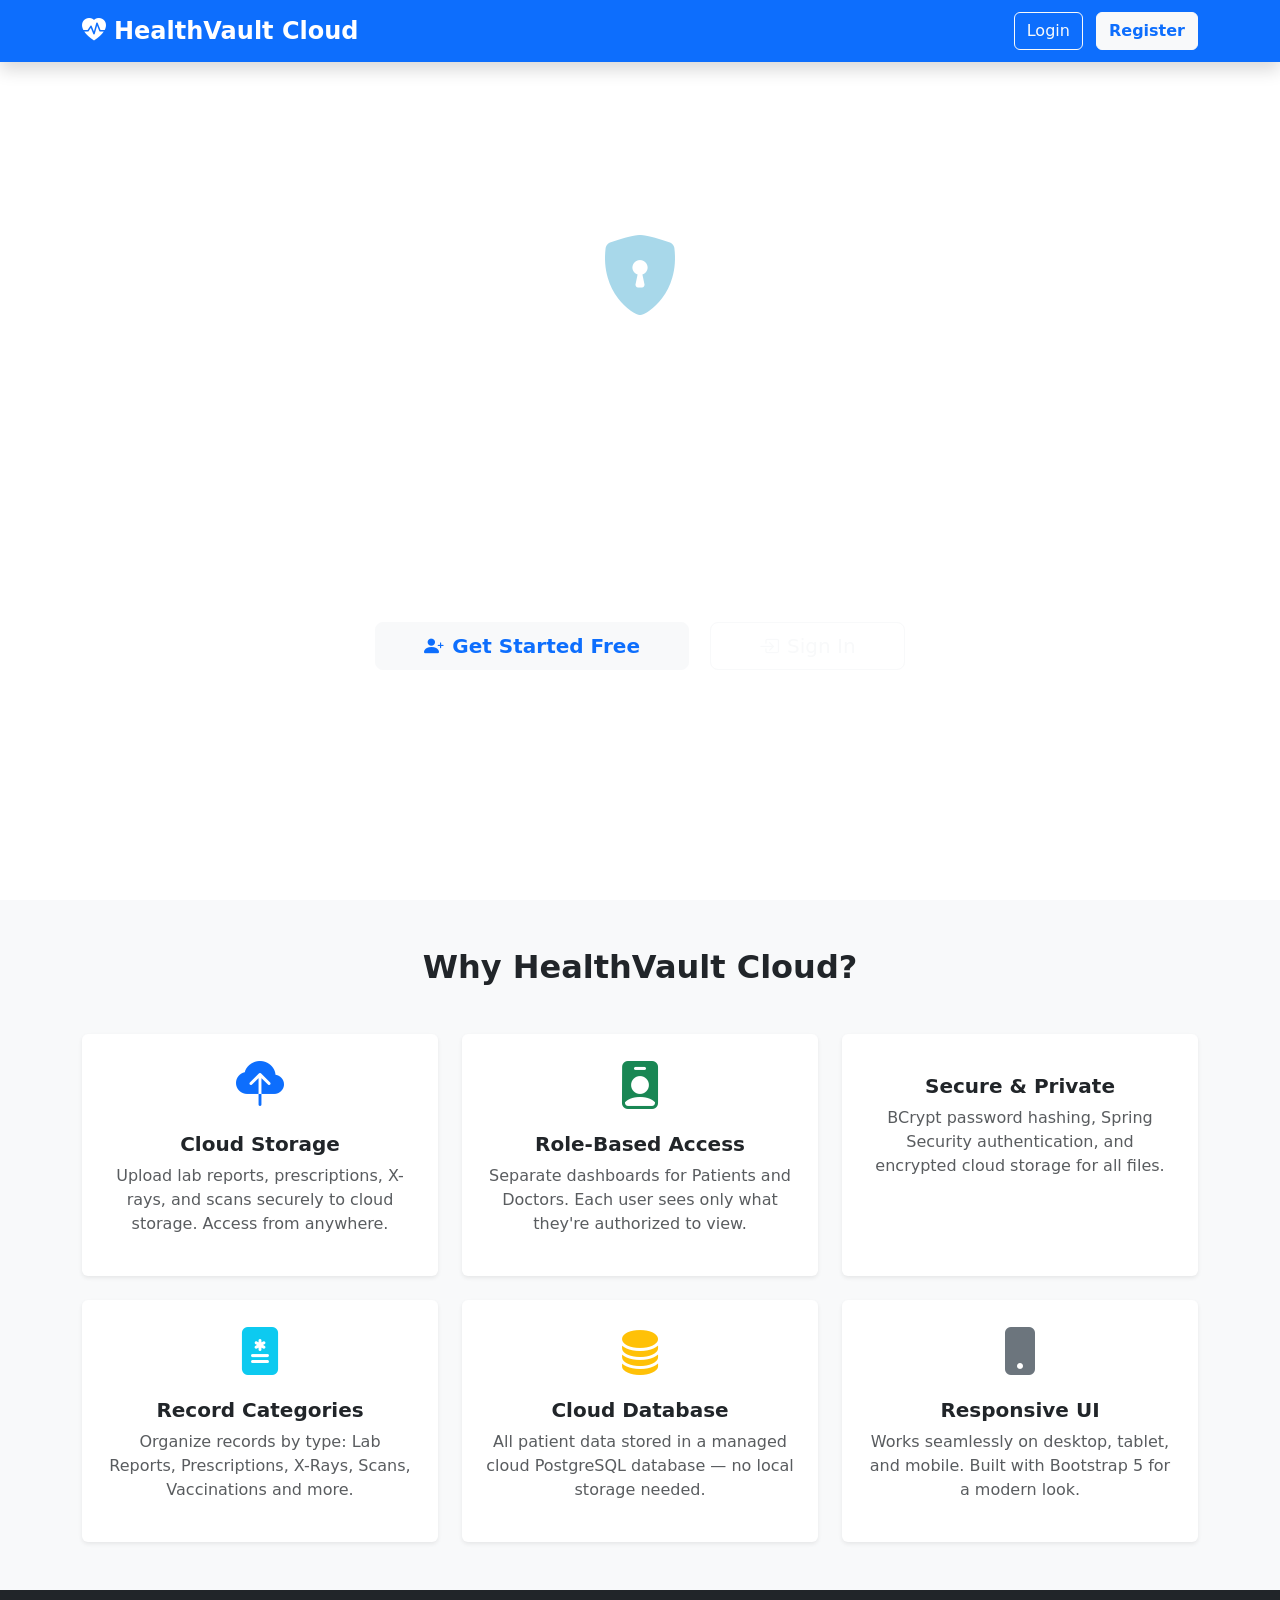
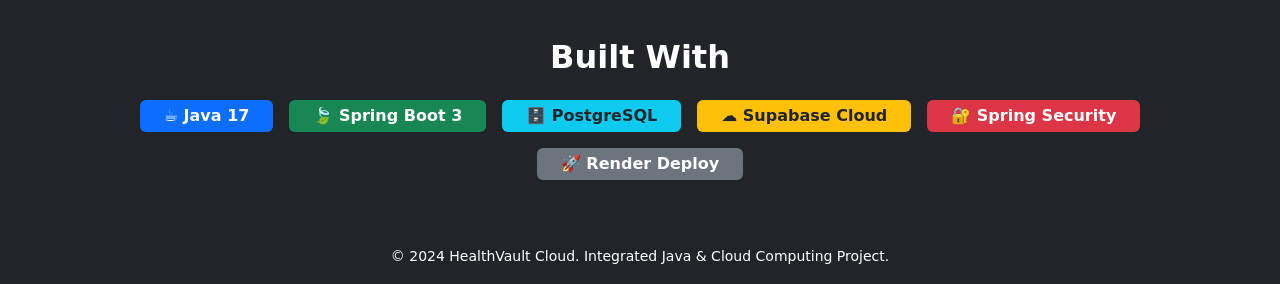
==== src/main/resources/templates/index.html @ 0b654dc9 "Initial commit: HealthVault Cloud - Java + Cloud Computing Project" ====
<!DOCTYPE html>
<html lang="en">
<head>
    <meta charset="UTF-8">
    <meta name="viewport" content="width=device-width, initial-scale=1.0">
    <title>HealthVault Cloud – Secure Health Records</title>
    <link href="https://cdn.jsdelivr.net/npm/bootstrap@5.3.0/dist/css/bootstrap.min.css" rel="stylesheet">
    <link href="https://cdn.jsdelivr.net/npm/bootstrap-icons@1.11.0/font/bootstrap-icons.css" rel="stylesheet">
    <link rel="stylesheet" th:href="@{/css/style.css}">
</head>
<body>

<!-- ===== NAVBAR ===== -->
<nav class="navbar navbar-expand-lg navbar-dark bg-primary fixed-top shadow">
    <div class="container">
        <a class="navbar-brand fw-bold fs-4" href="/">
            <i class="bi bi-heart-pulse-fill me-2"></i>HealthVault Cloud
        </a>
        <div class="ms-auto">
            <a href="/login" class="btn btn-outline-light me-2">Login</a>
            <a href="/register" class="btn btn-light text-primary fw-bold">Register</a>
        </div>
    </div>
</nav>

<!-- ===== HERO SECTION ===== -->
<section class="hero-section d-flex align-items-center min-vh-100">
    <div class="container text-center text-white">
        <div class="row justify-content-center">
            <div class="col-lg-8">
                <i class="bi bi-shield-lock-fill display-1 mb-4" style="color: #a8d8ea;"></i>
                <h1 class="display-4 fw-bold mb-4">Your Health Records,<br>Secured in the Cloud</h1>
                <p class="lead mb-5 opacity-75">
                    HealthVault Cloud is a secure, role-based platform for patients and doctors
                    to store, manage and share medical records — powered by Java Spring Boot
                    and deployed on cloud infrastructure.
                </p>
                <a href="/register" class="btn btn-light btn-lg text-primary fw-bold px-5 me-3">
                    <i class="bi bi-person-plus-fill me-2"></i>Get Started Free
                </a>
                <a href="/login" class="btn btn-outline-light btn-lg px-5">
                    <i class="bi bi-box-arrow-in-right me-2"></i>Sign In
                </a>
            </div>
        </div>
    </div>
</section>

<!-- ===== FEATURES SECTION ===== -->
<section class="py-5 bg-light">
    <div class="container">
        <h2 class="text-center fw-bold mb-5">Why HealthVault Cloud?</h2>
        <div class="row g-4">

            <div class="col-md-4">
                <div class="card h-100 border-0 shadow-sm text-center p-4">
                    <i class="bi bi-cloud-upload-fill text-primary display-5 mb-3"></i>
                    <h5 class="fw-bold">Cloud Storage</h5>
                    <p class="text-muted">Upload lab reports, prescriptions, X-rays, and scans securely to cloud storage. Access from anywhere.</p>
                </div>
            </div>

            <div class="col-md-4">
                <div class="card h-100 border-0 shadow-sm text-center p-4">
                    <i class="bi bi-person-badge-fill text-success display-5 mb-3"></i>
                    <h5 class="fw-bold">Role-Based Access</h5>
                    <p class="text-muted">Separate dashboards for Patients and Doctors. Each user sees only what they're authorized to view.</p>
                </div>
            </div>

            <div class="col-md-4">
                <div class="card h-100 border-0 shadow-sm text-center p-4">
                    <i class="bi bi-shield-check-fill text-danger display-5 mb-3"></i>
                    <h5 class="fw-bold">Secure & Private</h5>
                    <p class="text-muted">BCrypt password hashing, Spring Security authentication, and encrypted cloud storage for all files.</p>
                </div>
            </div>

            <div class="col-md-4">
                <div class="card h-100 border-0 shadow-sm text-center p-4">
                    <i class="bi bi-file-medical-fill text-info display-5 mb-3"></i>
                    <h5 class="fw-bold">Record Categories</h5>
                    <p class="text-muted">Organize records by type: Lab Reports, Prescriptions, X-Rays, Scans, Vaccinations and more.</p>
                </div>
            </div>

            <div class="col-md-4">
                <div class="card h-100 border-0 shadow-sm text-center p-4">
                    <i class="bi bi-database-fill text-warning display-5 mb-3"></i>
                    <h5 class="fw-bold">Cloud Database</h5>
                    <p class="text-muted">All patient data stored in a managed cloud PostgreSQL database — no local storage needed.</p>
                </div>
            </div>

            <div class="col-md-4">
                <div class="card h-100 border-0 shadow-sm text-center p-4">
                    <i class="bi bi-phone-fill text-secondary display-5 mb-3"></i>
                    <h5 class="fw-bold">Responsive UI</h5>
                    <p class="text-muted">Works seamlessly on desktop, tablet, and mobile. Built with Bootstrap 5 for a modern look.</p>
                </div>
            </div>

        </div>
    </div>
</section>

<!-- ===== TECH STACK ===== -->
<section class="py-5 bg-dark text-white">
    <div class="container text-center">
        <h2 class="fw-bold mb-4">Built With</h2>
        <div class="row g-3 justify-content-center">
            <div class="col-auto"><span class="badge bg-primary fs-6 px-4 py-2">☕ Java 17</span></div>
            <div class="col-auto"><span class="badge bg-success fs-6 px-4 py-2">🍃 Spring Boot 3</span></div>
            <div class="col-auto"><span class="badge bg-info text-dark fs-6 px-4 py-2">🗄️ PostgreSQL</span></div>
            <div class="col-auto"><span class="badge bg-warning text-dark fs-6 px-4 py-2">☁️ Supabase Cloud</span></div>
            <div class="col-auto"><span class="badge bg-danger fs-6 px-4 py-2">🔐 Spring Security</span></div>
            <div class="col-auto"><span class="badge bg-secondary fs-6 px-4 py-2">🚀 Render Deploy</span></div>
        </div>
    </div>
</section>

<!-- ===== FOOTER ===== -->
<footer class="bg-dark text-white text-center py-3">
    <small>&copy; 2024 HealthVault Cloud. Integrated Java & Cloud Computing Project.</small>
</footer>

<script src="https://cdn.jsdelivr.net/npm/bootstrap@5.3.0/dist/js/bootstrap.bundle.min.js"></script>
</body>
</html>
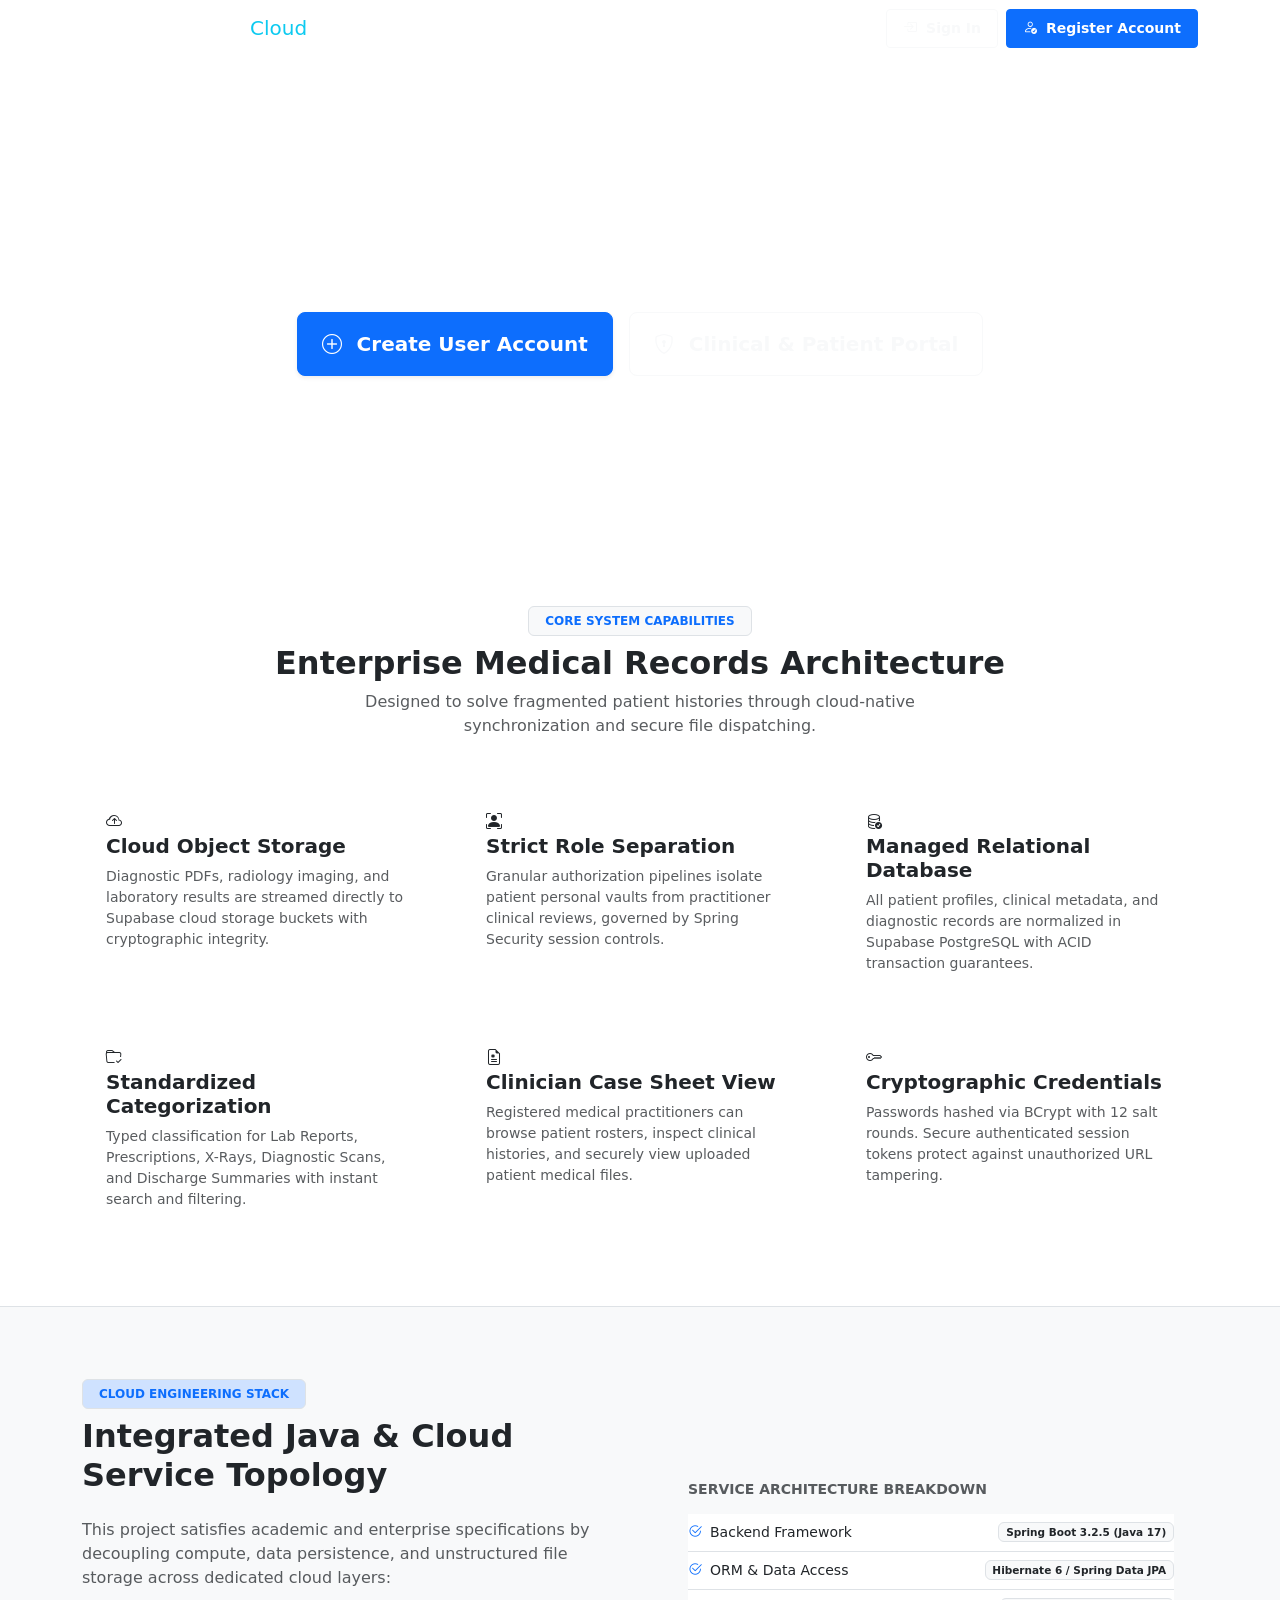
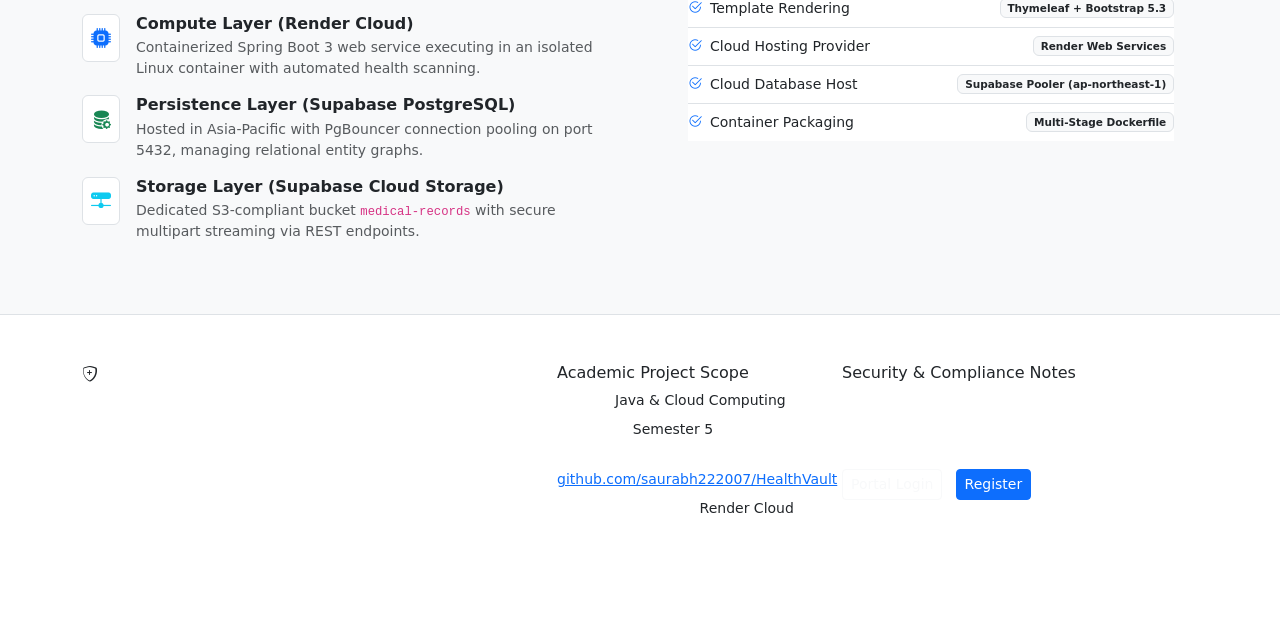
==== commit f32ccc86: "Refactor UI: professional clinical design, remove emojis, update 2026 footer, enhance enterprise sty" ====
--- a/src/main/resources/templates/index.html
+++ b/src/main/resources/templates/index.html
@@ -3,125 +3,297 @@
 <head>
     <meta charset="UTF-8">
     <meta name="viewport" content="width=device-width, initial-scale=1.0">
-    <title>HealthVault Cloud – Secure Health Records</title>
+    <title>HealthVault Cloud | Electronic Health Records & Cloud Repository</title>
     <link href="https://cdn.jsdelivr.net/npm/bootstrap@5.3.0/dist/css/bootstrap.min.css" rel="stylesheet">
-    <link href="https://cdn.jsdelivr.net/npm/bootstrap-icons@1.11.0/font/bootstrap-icons.css" rel="stylesheet">
+    <link href="https://cdn.jsdelivr.net/npm/bootstrap-icons@1.11.3/font/bootstrap-icons.css" rel="stylesheet">
     <link rel="stylesheet" th:href="@{/css/style.css}">
 </head>
 <body>
 
-<!-- ===== NAVBAR ===== -->
-<nav class="navbar navbar-expand-lg navbar-dark bg-primary fixed-top shadow">
+<!-- Navigation Bar -->
+<nav class="navbar navbar-expand-lg navbar-dark navbar-custom fixed-top">
     <div class="container">
-        <a class="navbar-brand fw-bold fs-4" href="/">
-            <i class="bi bi-heart-pulse-fill me-2"></i>HealthVault Cloud
+        <a class="navbar-brand d-flex align-items-center gap-2 fw-bold" href="/">
+            <span class="navbar-brand-icon"><i class="bi bi-shield-plus"></i></span>
+            <span>HealthVault <span class="text-info fw-normal">Cloud</span></span>
         </a>
-        <div class="ms-auto">
-            <a href="/login" class="btn btn-outline-light me-2">Login</a>
-            <a href="/register" class="btn btn-light text-primary fw-bold">Register</a>
+        <button class="navbar-toggler border-0" type="button" data-bs-toggle="collapse" data-bs-target="#navContent">
+            <span class="navbar-toggler-icon"></span>
+        </button>
+        <div class="collapse navbar-collapse" id="navContent">
+            <ul class="navbar-nav ms-auto align-items-lg-center gap-2">
+                <li class="nav-item">
+                    <a class="nav-link text-white-50 px-3" href="#features">Architecture</a>
+                </li>
+                <li class="nav-item">
+                    <a class="nav-link text-white-50 px-3" href="#tech-specs">Technology</a>
+                </li>
+                <li class="nav-item">
+                    <a class="nav-link text-white-50 px-3" href="#security">Security</a>
+                </li>
+                <li class="nav-item ms-lg-2">
+                    <a href="/login" class="btn btn-outline-light btn-sm px-3 py-2 fw-semibold">
+                        <i class="bi bi-box-arrow-in-right me-1"></i> Sign In
+                    </a>
+                </li>
+                <li class="nav-item">
+                    <a href="/register" class="btn btn-primary btn-sm px-3 py-2 fw-semibold">
+                        <i class="bi bi-person-check me-1"></i> Register Account
+                    </a>
+                </li>
+            </ul>
         </div>
     </div>
 </nav>
 
-<!-- ===== HERO SECTION ===== -->
-<section class="hero-section d-flex align-items-center min-vh-100">
-    <div class="container text-center text-white">
-        <div class="row justify-content-center">
-            <div class="col-lg-8">
-                <i class="bi bi-shield-lock-fill display-1 mb-4" style="color: #a8d8ea;"></i>
-                <h1 class="display-4 fw-bold mb-4">Your Health Records,<br>Secured in the Cloud</h1>
-                <p class="lead mb-5 opacity-75">
-                    HealthVault Cloud is a secure, role-based platform for patients and doctors
-                    to store, manage and share medical records — powered by Java Spring Boot
-                    and deployed on cloud infrastructure.
+<!-- Hero Section -->
+<header class="hero-wrapper text-white">
+    <div class="container position-relative">
+        <div class="row justify-content-center text-center">
+            <div class="col-lg-9">
+                <div class="hero-pill">
+                    <i class="bi bi-clouds-fill"></i>
+                    <span>Cloud Computing & Java Enterprise Integration</span>
+                </div>
+                <h1 class="hero-title mb-4">
+                    Secure Patient Health Records,<br>
+                    <span>Engineered for Cloud Scale</span>
+                </h1>
+                <p class="lead text-white-50 mb-5 mx-auto" style="max-width: 740px;">
+                    HealthVault Cloud provides centralized, encrypted storage for diagnostic reports, prescriptions,
+                    and clinical imaging. Built on Spring Boot 3, PostgreSQL, and Cloud Object Storage to enforce
+                    strict role-based medical data governance.
                 </p>
-                <a href="/register" class="btn btn-light btn-lg text-primary fw-bold px-5 me-3">
-                    <i class="bi bi-person-plus-fill me-2"></i>Get Started Free
-                </a>
-                <a href="/login" class="btn btn-outline-light btn-lg px-5">
-                    <i class="bi bi-box-arrow-in-right me-2"></i>Sign In
-                </a>
+                <div class="d-flex flex-wrap justify-content-center gap-3">
+                    <a href="/register" class="btn btn-primary btn-lg px-4 py-3 fw-bold shadow-sm">
+                        <i class="bi bi-plus-circle me-2"></i> Create User Account
+                    </a>
+                    <a href="/login" class="btn btn-outline-light btn-lg px-4 py-3 fw-semibold">
+                        <i class="bi bi-shield-lock me-2"></i> Clinical & Patient Portal
+                    </a>
+                </div>
+
+                <!-- Live Status Metrics -->
+                <div class="row g-3 justify-content-center mt-5 pt-4 border-top border-white border-opacity-10 text-start">
+                    <div class="col-md-3 col-6">
+                        <div class="small text-white-50">Cloud Runtime</div>
+                        <div class="fw-bold text-white fs-6">Render Container / Java 17</div>
+                    </div>
+                    <div class="col-md-3 col-6">
+                        <div class="small text-white-50">Primary Database</div>
+                        <div class="fw-bold text-white fs-6">PostgreSQL 15 (Supabase)</div>
+                    </div>
+                    <div class="col-md-3 col-6">
+                        <div class="small text-white-50">Object Repository</div>
+                        <div class="fw-bold text-white fs-6">S3-Compatible Cloud Storage</div>
+                    </div>
+                    <div class="col-md-3 col-6">
+                        <div class="small text-white-50">Access Governance</div>
+                        <div class="fw-bold text-white fs-6">Spring Security & RBAC</div>
+                    </div>
+                </div>
+            </div>
+        </div>
+    </div>
+</header>
+
+<!-- System Features Grid -->
+<section id="features" class="py-5 bg-white">
+    <div class="container py-4">
+        <div class="text-center mb-5">
+            <span class="badge bg-light text-primary border px-3 py-2 text-uppercase fw-semibold mb-2">Core System Capabilities</span>
+            <h2 class="fw-bold text-dark">Enterprise Medical Records Architecture</h2>
+            <p class="text-muted mx-auto" style="max-width: 620px;">
+                Designed to solve fragmented patient histories through cloud-native synchronization and secure file dispatching.
+            </p>
+        </div>
+
+        <div class="row g-4">
+            <div class="col-md-4">
+                <div class="surface-card p-4 h-100">
+                    <div class="feature-icon-box feature-icon-blue">
+                        <i class="bi bi-cloud-arrow-up"></i>
+                    </div>
+                    <h5 class="fw-bold mb-2">Cloud Object Storage</h5>
+                    <p class="text-muted small mb-0">
+                        Diagnostic PDFs, radiology imaging, and laboratory results are streamed directly to Supabase cloud storage buckets with cryptographic integrity.
+                    </p>
+                </div>
+            </div>
+
+            <div class="col-md-4">
+                <div class="surface-card p-4 h-100">
+                    <div class="feature-icon-box feature-icon-teal">
+                        <i class="bi bi-person-bounding-box"></i>
+                    </div>
+                    <h5 class="fw-bold mb-2">Strict Role Separation</h5>
+                    <p class="text-muted small mb-0">
+                        Granular authorization pipelines isolate patient personal vaults from practitioner clinical reviews, governed by Spring Security session controls.
+                    </p>
+                </div>
+            </div>
+
+            <div class="col-md-4">
+                <div class="surface-card p-4 h-100">
+                    <div class="feature-icon-box feature-icon-indigo">
+                        <i class="bi bi-database-check"></i>
+                    </div>
+                    <h5 class="fw-bold mb-2">Managed Relational Database</h5>
+                    <p class="text-muted small mb-0">
+                        All patient profiles, clinical metadata, and diagnostic records are normalized in Supabase PostgreSQL with ACID transaction guarantees.
+                    </p>
+                </div>
+            </div>
+
+            <div class="col-md-4">
+                <div class="surface-card p-4 h-100">
+                    <div class="feature-icon-box feature-icon-purple">
+                        <i class="bi bi-folder-check"></i>
+                    </div>
+                    <h5 class="fw-bold mb-2">Standardized Categorization</h5>
+                    <p class="text-muted small mb-0">
+                        Typed classification for Lab Reports, Prescriptions, X-Rays, Diagnostic Scans, and Discharge Summaries with instant search and filtering.
+                    </p>
+                </div>
+            </div>
+
+            <div class="col-md-4">
+                <div class="surface-card p-4 h-100">
+                    <div class="feature-icon-box feature-icon-emerald">
+                        <i class="bi bi-file-earmark-medical"></i>
+                    </div>
+                    <h5 class="fw-bold mb-2">Clinician Case Sheet View</h5>
+                    <p class="text-muted small mb-0">
+                        Registered medical practitioners can browse patient rosters, inspect clinical histories, and securely view uploaded patient medical files.
+                    </p>
+                </div>
+            </div>
+
+            <div class="col-md-4">
+                <div class="surface-card p-4 h-100">
+                    <div class="feature-icon-box feature-icon-amber">
+                        <i class="bi bi-key"></i>
+                    </div>
+                    <h5 class="fw-bold mb-2">Cryptographic Credentials</h5>
+                    <p class="text-muted small mb-0">
+                        Passwords hashed via BCrypt with 12 salt rounds. Secure authenticated session tokens protect against unauthorized URL tampering.
+                    </p>
+                </div>
             </div>
         </div>
     </div>
 </section>
 
-<!-- ===== FEATURES SECTION ===== -->
-<section class="py-5 bg-light">
+<!-- Technology Architecture Section -->
+<section id="tech-specs" class="py-5 bg-light border-top border-bottom">
+    <div class="container py-4">
+        <div class="row align-items-center g-5">
+            <div class="col-lg-6">
+                <span class="badge bg-primary-subtle text-primary border px-3 py-2 text-uppercase fw-semibold mb-2">Cloud Engineering Stack</span>
+                <h2 class="fw-bold text-dark mb-4">Integrated Java & Cloud Service Topology</h2>
+                <p class="text-muted">
+                    This project satisfies academic and enterprise specifications by decoupling compute, data persistence, and unstructured file storage across dedicated cloud layers:
+                </p>
+                <div class="d-flex flex-column gap-3 mt-4">
+                    <div class="d-flex align-items-start gap-3">
+                        <div class="p-2 bg-white rounded border text-primary"><i class="bi bi-cpu-fill fs-5"></i></div>
+                        <div>
+                            <h6 class="fw-bold mb-1">Compute Layer (Render Cloud)</h6>
+                            <p class="text-muted small mb-0">Containerized Spring Boot 3 web service executing in an isolated Linux container with automated health scanning.</p>
+                        </div>
+                    </div>
+                    <div class="d-flex align-items-start gap-3">
+                        <div class="p-2 bg-white rounded border text-success"><i class="bi bi-database-fill-gear fs-5"></i></div>
+                        <div>
+                            <h6 class="fw-bold mb-1">Persistence Layer (Supabase PostgreSQL)</h6>
+                            <p class="text-muted small mb-0">Hosted in Asia-Pacific with PgBouncer connection pooling on port 5432, managing relational entity graphs.</p>
+                        </div>
+                    </div>
+                    <div class="d-flex align-items-start gap-3">
+                        <div class="p-2 bg-white rounded border text-info"><i class="bi bi-hdd-network-fill fs-5"></i></div>
+                        <div>
+                            <h6 class="fw-bold mb-1">Storage Layer (Supabase Cloud Storage)</h6>
+                            <p class="text-muted small mb-0">Dedicated S3-compliant bucket <code>medical-records</code> with secure multipart streaming via REST endpoints.</p>
+                        </div>
+                    </div>
+                </div>
+            </div>
+            <div class="col-lg-6">
+                <div class="surface-card p-4">
+                    <h6 class="fw-bold text-uppercase text-muted small mb-3">Service Architecture Breakdown</h6>
+                    <ul class="list-group list-group-flush small">
+                        <li class="list-group-item d-flex justify-content-between align-items-center px-0">
+                            <span><i class="bi bi-check2-circle text-primary me-2"></i>Backend Framework</span>
+                            <span class="badge bg-light text-dark border">Spring Boot 3.2.5 (Java 17)</span>
+                        </li>
+                        <li class="list-group-item d-flex justify-content-between align-items-center px-0">
+                            <span><i class="bi bi-check2-circle text-primary me-2"></i>ORM & Data Access</span>
+                            <span class="badge bg-light text-dark border">Hibernate 6 / Spring Data JPA</span>
+                        </li>
+                        <li class="list-group-item d-flex justify-content-between align-items-center px-0">
+                            <span><i class="bi bi-check2-circle text-primary me-2"></i>Template Rendering</span>
+                            <span class="badge bg-light text-dark border">Thymeleaf + Bootstrap 5.3</span>
+                        </li>
+                        <li class="list-group-item d-flex justify-content-between align-items-center px-0">
+                            <span><i class="bi bi-check2-circle text-primary me-2"></i>Cloud Hosting Provider</span>
+                            <span class="badge bg-light text-dark border">Render Web Services</span>
+                        </li>
+                        <li class="list-group-item d-flex justify-content-between align-items-center px-0">
+                            <span><i class="bi bi-check2-circle text-primary me-2"></i>Cloud Database Host</span>
+                            <span class="badge bg-light text-dark border">Supabase Pooler (ap-northeast-1)</span>
+                        </li>
+                        <li class="list-group-item d-flex justify-content-between align-items-center px-0">
+                            <span><i class="bi bi-check2-circle text-primary me-2"></i>Container Packaging</span>
+                            <span class="badge bg-light text-dark border">Multi-Stage Dockerfile</span>
+                        </li>
+                    </ul>
+                </div>
+            </div>
+        </div>
+    </div>
+</section>
+
+<!-- Footer -->
+<footer class="site-footer pt-5 pb-4">
     <div class="container">
-        <h2 class="text-center fw-bold mb-5">Why HealthVault Cloud?</h2>
-        <div class="row g-4">
-
-            <div class="col-md-4">
-                <div class="card h-100 border-0 shadow-sm text-center p-4">
-                    <i class="bi bi-cloud-upload-fill text-primary display-5 mb-3"></i>
-                    <h5 class="fw-bold">Cloud Storage</h5>
-                    <p class="text-muted">Upload lab reports, prescriptions, X-rays, and scans securely to cloud storage. Access from anywhere.</p>
-                </div>
-            </div>
-
-            <div class="col-md-4">
-                <div class="card h-100 border-0 shadow-sm text-center p-4">
-                    <i class="bi bi-person-badge-fill text-success display-5 mb-3"></i>
-                    <h5 class="fw-bold">Role-Based Access</h5>
-                    <p class="text-muted">Separate dashboards for Patients and Doctors. Each user sees only what they're authorized to view.</p>
-                </div>
-            </div>
-
-            <div class="col-md-4">
-                <div class="card h-100 border-0 shadow-sm text-center p-4">
-                    <i class="bi bi-shield-check-fill text-danger display-5 mb-3"></i>
-                    <h5 class="fw-bold">Secure & Private</h5>
-                    <p class="text-muted">BCrypt password hashing, Spring Security authentication, and encrypted cloud storage for all files.</p>
-                </div>
-            </div>
-
-            <div class="col-md-4">
-                <div class="card h-100 border-0 shadow-sm text-center p-4">
-                    <i class="bi bi-file-medical-fill text-info display-5 mb-3"></i>
-                    <h5 class="fw-bold">Record Categories</h5>
-                    <p class="text-muted">Organize records by type: Lab Reports, Prescriptions, X-Rays, Scans, Vaccinations and more.</p>
-                </div>
-            </div>
-
-            <div class="col-md-4">
-                <div class="card h-100 border-0 shadow-sm text-center p-4">
-                    <i class="bi bi-database-fill text-warning display-5 mb-3"></i>
-                    <h5 class="fw-bold">Cloud Database</h5>
-                    <p class="text-muted">All patient data stored in a managed cloud PostgreSQL database — no local storage needed.</p>
-                </div>
-            </div>
-
-            <div class="col-md-4">
-                <div class="card h-100 border-0 shadow-sm text-center p-4">
-                    <i class="bi bi-phone-fill text-secondary display-5 mb-3"></i>
-                    <h5 class="fw-bold">Responsive UI</h5>
-                    <p class="text-muted">Works seamlessly on desktop, tablet, and mobile. Built with Bootstrap 5 for a modern look.</p>
-                </div>
-            </div>
-
-        </div>
-    </div>
-</section>
-
-<!-- ===== TECH STACK ===== -->
-<section class="py-5 bg-dark text-white">
-    <div class="container text-center">
-        <h2 class="fw-bold mb-4">Built With</h2>
-        <div class="row g-3 justify-content-center">
-            <div class="col-auto"><span class="badge bg-primary fs-6 px-4 py-2">☕ Java 17</span></div>
-            <div class="col-auto"><span class="badge bg-success fs-6 px-4 py-2">🍃 Spring Boot 3</span></div>
-            <div class="col-auto"><span class="badge bg-info text-dark fs-6 px-4 py-2">🗄️ PostgreSQL</span></div>
-            <div class="col-auto"><span class="badge bg-warning text-dark fs-6 px-4 py-2">☁️ Supabase Cloud</span></div>
-            <div class="col-auto"><span class="badge bg-danger fs-6 px-4 py-2">🔐 Spring Security</span></div>
-            <div class="col-auto"><span class="badge bg-secondary fs-6 px-4 py-2">🚀 Render Deploy</span></div>
-        </div>
-    </div>
-</section>
-
-<!-- ===== FOOTER ===== -->
-<footer class="bg-dark text-white text-center py-3">
-    <small>&copy; 2024 HealthVault Cloud. Integrated Java & Cloud Computing Project.</small>
+        <div class="row g-4 mb-4">
+            <div class="col-lg-5">
+                <div class="d-flex align-items-center gap-2 mb-3">
+                    <span class="navbar-brand-icon"><i class="bi bi-shield-plus"></i></span>
+                    <h5 class="text-white mb-0 fw-bold">HealthVault Cloud</h5>
+                </div>
+                <p class="text-white-50 small pe-lg-4">
+                    Integrated Academic Engineering Project demonstrating full-stack Java Programming and Cloud Computing architectural principles.
+                </p>
+                <div class="d-flex align-items-center text-white-50 small mt-3">
+                    <span class="status-indicator-live"></span>
+                    <span>Cloud Services Status: All Systems Operational</span>
+                </div>
+            </div>
+            <div class="col-lg-3 col-6">
+                <h6>Academic Project Scope</h6>
+                <ul class="list-unstyled small d-flex flex-column gap-2">
+                    <li><span class="text-white-50">Course:</span> Java & Cloud Computing</li>
+                    <li><span class="text-white-50">Semester:</span> Semester 5</li>
+                    <li><span class="text-white-50">Repository:</span> <a href="https://github.com/saurabh222007/HealthVault" target="_blank">github.com/saurabh222007/HealthVault</a></li>
+                    <li><span class="text-white-50">Target Deployment:</span> Render Cloud</li>
+                </ul>
+            </div>
+            <div class="col-lg-4 col-6">
+                <h6>Security & Compliance Notes</h6>
+                <p class="text-white-50 small">
+                    Engineered with TLS in-transit encryption, BCrypt password hashing, parameter validation, and secure cloud storage bucket access controls.
+                </p>
+                <div class="mt-2">
+                    <a href="/login" class="btn btn-outline-light btn-sm me-2">Portal Login</a>
+                    <a href="/register" class="btn btn-primary btn-sm">Register</a>
+                </div>
+            </div>
+        </div>
+        <div class="border-top border-white border-opacity-10 pt-3 text-center small text-white-50">
+            &copy; 2026 HealthVault Cloud. Developed and Deployed by Saurabh (saurabh222007). All rights reserved.
+        </div>
+    </div>
 </footer>
 
 <script src="https://cdn.jsdelivr.net/npm/bootstrap@5.3.0/dist/js/bootstrap.bundle.min.js"></script>
